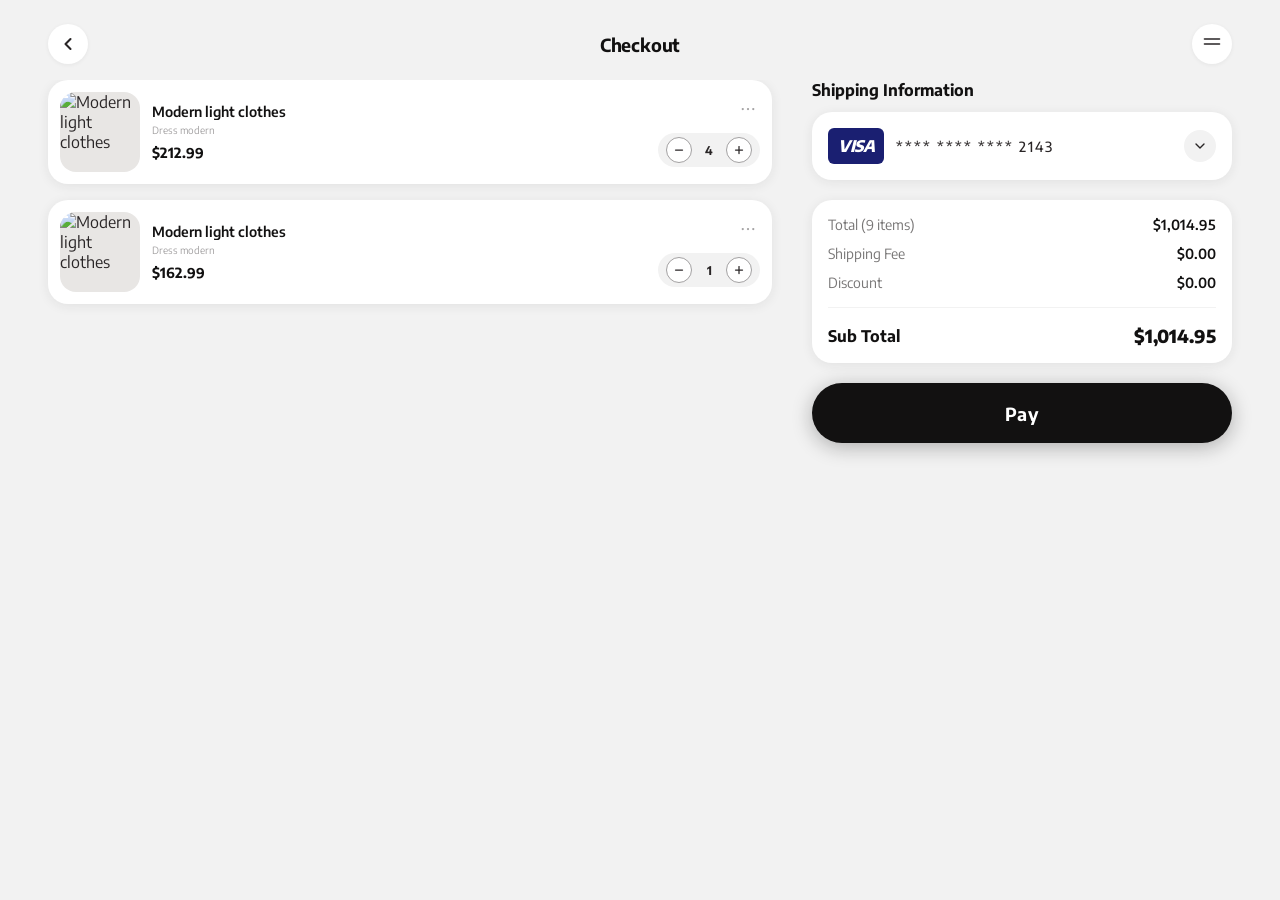
==== views/checkout.html @ 37c32e13 "feat :memo: : TEST" ====
<!DOCTYPE html>
<html lang="en">
<head>
  <meta charset="UTF-8" />
  <meta name="viewport" content="width=device-width, initial-scale=1.0" />
  <meta name="description" content="Checkout — Review your order and pay" />
  <title>Checkout — Clothing Store</title>
  <link rel="stylesheet" href="../css/checkout.css" />
</head>
<body>

<div class="app">

  <!-- ─── Header ──────────────────────── -->
  <header class="checkout-header" role="banner">
    <a href="../index.html" class="header-btn" aria-label="Back to shop">
      <svg viewBox="0 0 24 24" fill="none" stroke="currentColor" stroke-width="2.5"
           stroke-linecap="round" stroke-linejoin="round" aria-hidden="true">
        <polyline points="15 18 9 12 15 6"/>
      </svg>
    </a>

    <h1 class="checkout-title">Checkout</h1>

    <button class="header-btn" type="button" aria-label="Open menu">
      <svg viewBox="0 0 24 24" fill="none" stroke="currentColor" stroke-width="2"
           stroke-linecap="round" stroke-linejoin="round" aria-hidden="true">
        <line x1="3" y1="6" x2="21" y2="6"/>
        <line x1="3" y1="12" x2="21" y2="12"/>
      </svg>
    </button>
  </header>

  <!-- ─── Main: 2-col on desktop ───────── -->
  <main id="main-content" class="checkout-body">

    <!-- LEFT column: cart items -->
    <section class="checkout-left" aria-label="Items in your cart">
      <ul class="cart-list" role="list">

        <!-- Cart Item 1 -->
        <li class="cart-item">
          <div class="cart-thumb" aria-hidden="true">
            <!-- Coloca la imagen en: storage/img/product-1.jpg -->
            <img src="../../storage/img/product-1.jpg" alt="Modern light clothes" />
          </div>

          <div class="cart-info">
            <span class="item-name">Modern light clothes</span>
            <span class="item-cat">Dress modern</span>
            <span class="item-price">$212.99</span>
          </div>

          <div class="item-controls">
            <button class="item-menu" type="button" aria-label="More options">
              <svg viewBox="0 0 24 24" fill="currentColor" aria-hidden="true">
                <circle cx="5" cy="12" r="1.5"/>
                <circle cx="12" cy="12" r="1.5"/>
                <circle cx="19" cy="12" r="1.5"/>
              </svg>
            </button>
            <div class="qty-box" role="group" aria-label="Quantity">
              <button class="qty-btn" type="button" aria-label="Decrease">
                <svg viewBox="0 0 24 24" fill="none" stroke="currentColor" stroke-width="2.5" stroke-linecap="round" aria-hidden="true">
                  <line x1="5" y1="12" x2="19" y2="12"/>
                </svg>
              </button>
              <span class="qty-val" aria-live="polite">4</span>
              <button class="qty-btn" type="button" aria-label="Increase">
                <svg viewBox="0 0 24 24" fill="none" stroke="currentColor" stroke-width="2.5" stroke-linecap="round" aria-hidden="true">
                  <line x1="12" y1="5" x2="12" y2="19"/>
                  <line x1="5" y1="12" x2="19" y2="12"/>
                </svg>
              </button>
            </div>
          </div>
        </li>

        <!-- Cart Item 2 -->
        <li class="cart-item">
          <div class="cart-thumb" aria-hidden="true">
            <!-- Coloca la imagen en: storage/img/product-2.jpg -->
            <img src="../../storage/img/product-2.jpg" alt="Modern light clothes" />
          </div>

          <div class="cart-info">
            <span class="item-name">Modern light clothes</span>
            <span class="item-cat">Dress modern</span>
            <span class="item-price">$162.99</span>
          </div>

          <div class="item-controls">
            <button class="item-menu" type="button" aria-label="More options">
              <svg viewBox="0 0 24 24" fill="currentColor" aria-hidden="true">
                <circle cx="5" cy="12" r="1.5"/>
                <circle cx="12" cy="12" r="1.5"/>
                <circle cx="19" cy="12" r="1.5"/>
              </svg>
            </button>
            <div class="qty-box" role="group" aria-label="Quantity">
              <button class="qty-btn" type="button" aria-label="Decrease">
                <svg viewBox="0 0 24 24" fill="none" stroke="currentColor" stroke-width="2.5" stroke-linecap="round" aria-hidden="true">
                  <line x1="5" y1="12" x2="19" y2="12"/>
                </svg>
              </button>
              <span class="qty-val" aria-live="polite">1</span>
              <button class="qty-btn" type="button" aria-label="Increase">
                <svg viewBox="0 0 24 24" fill="none" stroke="currentColor" stroke-width="2.5" stroke-linecap="round" aria-hidden="true">
                  <line x1="12" y1="5" x2="12" y2="19"/>
                  <line x1="5" y1="12" x2="19" y2="12"/>
                </svg>
              </button>
            </div>
          </div>
        </li>

      </ul>
    </section>

    <!-- RIGHT column: payment + summary + pay button -->
    <aside class="checkout-right" aria-label="Order summary and payment">

      <!-- Payment Method -->
      <section aria-label="Shipping information">
        <h2 class="section-title">Shipping Information</h2>
        <div class="pay-card" role="group" aria-label="Visa card ending 2143">
          <div class="pay-card-left">
            <div class="visa-logo" aria-hidden="true">
              <span>VISA</span>
            </div>
            <span class="card-number" aria-label="Card ending 2143">**** **** **** 2143</span>
          </div>
          <div class="card-chevron" aria-hidden="true">
            <svg viewBox="0 0 24 24" fill="none" stroke="currentColor" stroke-width="2"
                 stroke-linecap="round" stroke-linejoin="round">
              <polyline points="6 9 12 15 18 9"/>
            </svg>
          </div>
        </div>
      </section>

      <!-- Order Summary -->
      <section aria-label="Price summary">
        <dl class="order-summary">
          <div class="summary-row">
            <dt class="summary-label">Total (9 items)</dt>
            <dd class="summary-value">$1,014.95</dd>
          </div>
          <div class="summary-row">
            <dt class="summary-label">Shipping Fee</dt>
            <dd class="summary-value">$0.00</dd>
          </div>
          <div class="summary-row">
            <dt class="summary-label">Discount</dt>
            <dd class="summary-value">$0.00</dd>
          </div>
          <hr class="summary-divider" aria-hidden="true" />
          <div class="summary-row total">
            <dt class="summary-label">Sub Total</dt>
            <dd class="summary-value">$1,014.95</dd>
          </div>
        </dl>
      </section>

      <!-- Pay Button — triggers modal via :target -->
      <a href="#pay-modal" class="pay-btn" aria-label="Pay $1,014.95">Pay</a>

    </aside>

  </main>

</div><!-- /.app -->


<!-- ════════════════════════════════════════════
     PAYMENT SUCCESS MODAL
     Uses CSS :target — shown when URL hash = #pay-modal
     Close: clicking overlay navigates to checkout.html (removes hash)
     Continue: links to index page
     ════════════════════════════════════════════ -->
<div class="pay-modal" id="pay-modal" aria-hidden="true">

  <!-- Overlay — clicking it "closes" the modal -->
  <a href="checkout.html" class="modal-overlay" aria-label="Close confirmation" tabindex="-1"></a>

  <!-- Ticket card -->
  <div class="modal-card" role="dialog" aria-modal="true" aria-labelledby="modal-title">

    <!-- Success icon -->
    <div class="receipt-check" aria-hidden="true">
      <svg viewBox="0 0 60 60" fill="none" xmlns="http://www.w3.org/2000/svg">
        <circle cx="30" cy="30" r="28" fill="#22C55E"/>
        <polyline points="16,30 25,40 44,20"
                  fill="none" stroke="white" stroke-width="4.5"
                  stroke-linecap="round" stroke-linejoin="round"/>
      </svg>
    </div>

    <!-- Message -->
    <h2 id="modal-title" class="receipt-title">¡Pago completado<br>con éxito!</h2>
    <p class="receipt-subtitle">Tu pedido está siendo procesado</p>

    <!-- Receipt ticket -->
    <div class="receipt-ticket">

      <div class="ticket-order">
        <span class="ticket-order-label">Número de orden</span>
        <span class="ticket-order-num">ORDER #483920</span>
      </div>

      <hr class="ticket-tear" aria-hidden="true" />

      <div class="ticket-items">
        <div class="ticket-row">
          <span>Modern light clothes × 4</span>
          <span>$851.96</span>
        </div>
        <div class="ticket-row">
          <span>Modern light clothes × 1</span>
          <span>$162.99</span>
        </div>
      </div>

      <hr class="ticket-tear" aria-hidden="true" />

      <div class="ticket-total">
        <span class="ticket-total-label">Total pagado</span>
        <span class="ticket-total-val">$1,014.95</span>
      </div>

    </div>

    <!-- Continue shopping -->
    <a href="../index.html" class="btn-continue">
      Continuar comprando
    </a>

  </div><!-- /.modal-card -->

</div><!-- /.pay-modal -->


</body>
</html>
---- css/checkout.css ----
/* ============================================
   CHECKOUT.CSS — Checkout Page  (v2)
   E-Commerce Clothing Store
   ============================================ */

@import url('./variables.css');

/* ─── Reset ───────────────────────────────── */
*, *::before, *::after { box-sizing: border-box; margin: 0; padding: 0; }
html { font-size: 16px; -webkit-text-size-adjust: 100%; }

body {
  font-family: var(--font-family);
  color: var(--color-dark);
  background-color: var(--color-bg);
  min-height: 100vh;
  display: flex;
  justify-content: center;
}

a { text-decoration: none; color: inherit; }
img { display: block; max-width: 100%; }
button { cursor: pointer; font-family: var(--font-family); border: none; background: none; }
ul, ol { list-style: none; }

/* ─── App ─────────────────────────────────── */
.app {
  width: 100%;
  max-width: var(--max-width-mobile);
  min-height: 100vh;
  background-color: var(--color-bg);
  position: relative;
  display: flex;
  flex-direction: column;
  overflow-x: hidden;
}

/* ─── Header ──────────────────────────────── */
.checkout-header {
  display: flex;
  align-items: center;
  justify-content: space-between;
  padding: var(--space-6) var(--space-5) var(--space-4);
  background-color: var(--color-bg);
  position: sticky;
  top: 0; z-index: 100;
}

.header-btn {
  width: 40px; height: 40px;
  background-color: var(--color-white); border-radius: var(--radius-full);
  display: flex; align-items: center; justify-content: center;
  box-shadow: var(--shadow-sm); text-decoration: none;
  transition: transform var(--transition-fast);
}
.header-btn:hover { transform: scale(1.05); }
.header-btn:active { transform: scale(0.96); }
.header-btn svg { width: 20px; height: 20px; color: var(--color-dark); }

.checkout-title {
  font-size: var(--font-size-lg); font-weight: var(--font-weight-bold);
  color: var(--color-black); letter-spacing: -0.2px;
}

/* ─── Body ────────────────────────────────── */
.checkout-body {
  flex: 1;
  padding: 0 var(--space-5) calc(var(--space-20) + var(--space-8));
  display: flex;
  flex-direction: column;
  gap: var(--space-5);
}

/* ─── Cart List ───────────────────────────── */
.cart-list { display: flex; flex-direction: column; gap: var(--space-4); }

/* ─── Cart Item ───────────────────────────── */
.cart-item {
  background-color: var(--color-white); border-radius: var(--radius-xl);
  padding: var(--space-3);
  display: flex; align-items: center; gap: var(--space-3);
  box-shadow: var(--shadow-card);
}

.cart-thumb {
  width: 80px; height: 80px;
  border-radius: var(--radius-lg);
  overflow: hidden; flex-shrink: 0;
  background-color: #E8E6E4; /* neutral fallback while image loads / is empty */
}
.cart-thumb img {
  width: 100%; height: 100%;
  object-fit: cover; object-position: center top;
  display: block;
}

.cart-info {
  flex: 1; display: flex; flex-direction: column; gap: var(--space-1); min-width: 0;
}

.item-name {
  font-size: var(--font-size-base); font-weight: var(--font-weight-semibold);
  color: var(--color-black); white-space: nowrap; overflow: hidden; text-overflow: ellipsis;
}

.item-cat { font-size: var(--font-size-xs); color: var(--color-light-gray); }

.item-price {
  font-size: var(--font-size-base); font-weight: var(--font-weight-bold);
  color: var(--color-black); margin-top: var(--space-1);
}

.item-controls {
  display: flex; flex-direction: column; align-items: flex-end;
  gap: var(--space-3); flex-shrink: 0;
}

.item-menu {
  display: flex; align-items: center; justify-content: center;
  color: var(--color-light-gray); cursor: pointer;
  width: 24px; height: 24px;
}
.item-menu svg { width: 18px; height: 18px; }

/* Cart quantity control */
.qty-box {
  display: flex; align-items: center; gap: var(--space-2);
  background-color: var(--color-bg); border-radius: var(--radius-full);
  padding: var(--space-1) var(--space-2);
}

.qty-btn {
  width: 26px; height: 26px;
  border-radius: var(--radius-full);
  border: 1.5px solid var(--color-light-gray);
  background: var(--color-white);
  display: flex; align-items: center; justify-content: center;
  transition: all var(--transition-fast);
}
.qty-btn:hover { border-color: var(--color-dark); background-color: var(--color-dark); }
.qty-btn svg { width: 12px; height: 12px; color: var(--color-dark); }
.qty-btn:hover svg { color: var(--color-white); }

.qty-val {
  font-size: var(--font-size-sm); font-weight: var(--font-weight-bold);
  color: var(--color-dark); min-width: 18px; text-align: center;
}

/* ─── Section titles ──────────────────────── */
.section-title {
  font-size: var(--font-size-md); font-weight: var(--font-weight-bold);
  color: var(--color-black); margin-bottom: var(--space-3);
}

/* ─── Payment Card ────────────────────────── */
.pay-card {
  background-color: var(--color-white); border-radius: var(--radius-xl);
  padding: var(--space-4);
  display: flex; align-items: center; justify-content: space-between;
  box-shadow: var(--shadow-card);
}

.pay-card-left { display: flex; align-items: center; gap: var(--space-3); }

.visa-logo {
  width: 56px; height: 36px;
  background-color: #1A1F71; border-radius: var(--radius-sm);
  display: flex; align-items: center; justify-content: center; flex-shrink: 0;
}
.visa-logo span {
  color: var(--color-white); font-size: var(--font-size-md);
  font-weight: var(--font-weight-extrabold); font-style: italic; letter-spacing: -0.5px;
}

.card-number {
  font-size: var(--font-size-base); font-weight: var(--font-weight-medium);
  color: var(--color-dark); letter-spacing: 2px;
}

.card-chevron {
  width: 32px; height: 32px; border-radius: var(--radius-full);
  background-color: var(--color-bg);
  display: flex; align-items: center; justify-content: center;
}
.card-chevron svg { width: 16px; height: 16px; color: var(--color-dark); }

/* ─── Order Summary ───────────────────────── */
.order-summary {
  background-color: var(--color-white); border-radius: var(--radius-xl);
  padding: var(--space-4); box-shadow: var(--shadow-card);
  display: flex; flex-direction: column; gap: var(--space-3);
}

.summary-row {
  display: flex; align-items: center; justify-content: space-between;
}

.summary-label { font-size: var(--font-size-base); color: var(--color-mid-gray); }
.summary-value { font-size: var(--font-size-base); font-weight: var(--font-weight-semibold); color: var(--color-black); }

.summary-divider { height: 1px; background-color: var(--color-bg); border: none; margin: var(--space-1) 0; }

.summary-row.total .summary-label {
  font-size: var(--font-size-md); font-weight: var(--font-weight-bold); color: var(--color-black);
}
.summary-row.total .summary-value {
  font-size: var(--font-size-lg); font-weight: var(--font-weight-extrabold);
}

/* ─── Pay Button ──────────────────────────── */
/* Mobile: fixed at bottom */
.pay-btn {
  position: fixed;
  bottom: var(--space-6); left: 50%;
  transform: translateX(-50%);
  width: calc(100% - var(--space-10));
  max-width: calc(var(--max-width-mobile) - var(--space-10));
  z-index: 100;

  height: 60px;
  background-color: var(--color-black); border-radius: var(--radius-full);
  display: flex; align-items: center; justify-content: center;
  color: var(--color-white);
  font-size: var(--font-size-lg); font-weight: var(--font-weight-bold); letter-spacing: 0.5px;
  box-shadow: var(--shadow-btn);
  transition: transform var(--transition-fast), background-color var(--transition-fast);
  text-decoration: none; cursor: pointer; border: none;
}
.pay-btn:hover { background-color: var(--color-dark); transform: scale(1.01) translateX(-49.5%); }
.pay-btn:active { transform: scale(0.98) translateX(-51%); }

/* ══════════════════════════════════════════
   PAYMENT SUCCESS MODAL
   Technique: CSS :target pseudo-class
   Triggered by <a href="#pay-modal">Pay</a>
   ══════════════════════════════════════════ */

.pay-modal {
  display: none;
  position: fixed; inset: 0;
  z-index: 900;
  align-items: center; justify-content: center;
  padding: var(--space-5);
}

/* Show when URL hash = #pay-modal */
.pay-modal:target {
  display: flex;
}

/* Semi-transparent overlay — clicking it "closes" modal by navigating away from hash */
.modal-overlay {
  position: absolute; inset: 0;
  background: rgba(18, 17, 17, 0.72);
  backdrop-filter: blur(6px);
  -webkit-backdrop-filter: blur(6px);
}

/* The ticket card */
.modal-card {
  position: relative; z-index: 1;
  width: 100%; max-width: 360px;
  background-color: var(--color-white);
  border-radius: var(--radius-2xl);
  padding: var(--space-8) var(--space-6) var(--space-6);
  box-shadow: 0 24px 80px rgba(18,17,17,0.30);
  display: flex; flex-direction: column; align-items: center;
  gap: var(--space-4);
  animation: modal-in 0.35s cubic-bezier(0.34,1.56,0.64,1) both;
}

@keyframes modal-in {
  from { opacity: 0; transform: scale(0.85) translateY(24px); }
  to   { opacity: 1; transform: scale(1) translateY(0); }
}

/* Check icon circle */
.receipt-check {
  width: 72px; height: 72px;
  border-radius: var(--radius-full);
  background-color: #22C55E;
  display: flex; align-items: center; justify-content: center;
  box-shadow: 0 8px 24px rgba(34,197,94,0.35);
  flex-shrink: 0;
}
.receipt-check svg { width: 36px; height: 36px; }

/* Success message */
.receipt-title {
  font-size: var(--font-size-xl); font-weight: var(--font-weight-bold);
  color: var(--color-black); text-align: center; line-height: var(--line-height-tight);
}

.receipt-subtitle {
  font-size: var(--font-size-sm); color: var(--color-mid-gray); text-align: center;
  margin-top: calc(-1 * var(--space-2));
}

/* ─── Ticket / Receipt ────────────────────── */
.receipt-ticket {
  width: 100%;
  background-color: var(--color-bg);
  border-radius: var(--radius-lg);
  padding: var(--space-4);
  display: flex; flex-direction: column; gap: var(--space-3);
}

.ticket-order {
  display: flex; align-items: center; justify-content: space-between;
}
.ticket-order-label {
  font-size: var(--font-size-xs); color: var(--color-light-gray);
  text-transform: uppercase; letter-spacing: 1px;
}
.ticket-order-num {
  font-size: var(--font-size-base); font-weight: var(--font-weight-bold);
  color: var(--color-black);
}

/* Dashed tear-line */
.ticket-tear {
  border: none; border-top: 2px dashed #D0CECC;
  margin: 0;
}

/* Item rows inside receipt */
.ticket-items { display: flex; flex-direction: column; gap: var(--space-2); }

.ticket-row {
  display: flex; align-items: center; justify-content: space-between; gap: var(--space-2);
}
.ticket-row span:first-child {
  font-size: var(--font-size-sm); color: var(--color-mid-gray);
  overflow: hidden; text-overflow: ellipsis; white-space: nowrap; flex: 1;
}
.ticket-row span:last-child {
  font-size: var(--font-size-sm); font-weight: var(--font-weight-semibold);
  color: var(--color-dark); flex-shrink: 0;
}

/* Total row */
.ticket-total { display: flex; align-items: center; justify-content: space-between; }
.ticket-total-label {
  font-size: var(--font-size-base); font-weight: var(--font-weight-bold); color: var(--color-black);
}
.ticket-total-val {
  font-size: var(--font-size-lg); font-weight: var(--font-weight-extrabold); color: var(--color-black);
}

/* ─── Continue Button ─────────────────────── */
.btn-continue {
  width: 100%; height: 52px;
  background-color: var(--color-black); border-radius: var(--radius-full);
  display: flex; align-items: center; justify-content: center;
  color: var(--color-white); font-size: var(--font-size-base);
  font-weight: var(--font-weight-bold);
  transition: background-color var(--transition-fast), transform var(--transition-fast);
  text-decoration: none;
}
.btn-continue:hover { background-color: var(--color-dark); transform: scale(1.01); }
.btn-continue:active { transform: scale(0.98); }

/* ══════════════════════════════════════════
   RESPONSIVE BREAKPOINTS
   ══════════════════════════════════════════ */

@media (min-width: 480px) {
  .checkout-header          { padding: var(--space-6) var(--space-6) var(--space-4); }
  .checkout-body            { padding: 0 var(--space-6) calc(var(--space-20) + var(--space-8)); }
  .pay-btn                  { width: calc(100% - var(--space-12)); }
}

/* 768px — Tablet */
@media (min-width: 768px) {
  body { background-color: #EAEAEA; }

  .app {
    max-width: 100%;
    padding-bottom: 0;
  }

  .checkout-body {
    padding: 0 var(--space-8) calc(var(--space-20) + var(--space-8));
  }

  .pay-btn { max-width: 600px; }
}

/* 1024px — Desktop: 2-column layout */
@media (min-width: 1024px) {
  .app                      { max-width: 1280px; }

  .checkout-header          {
    padding-left: var(--space-10); padding-right: var(--space-10);
  }

  /* Side-by-side columns */
  .checkout-body {
    flex-direction: row;
    align-items: flex-start;
    gap: var(--space-8);
    padding: 0 var(--space-10) var(--space-12);
  }

  /* Left: cart items */
  .checkout-left            { flex: 1; }

  /* Right: summary + payment + button */
  .checkout-right {
    width: 380px; flex-shrink: 0;
    display: flex; flex-direction: column; gap: var(--space-5);
  }

  /* Pay button: inline in right column (not fixed) */
  .pay-btn {
    position: static;
    transform: none;
    left: auto; bottom: auto;
    width: 100%; max-width: none;
    margin-top: 0;
  }
  .pay-btn:hover { transform: scale(1.01); }
  .pay-btn:active { transform: scale(0.98); }
}

/* 1280px — Wide desktop */
@media (min-width: 1280px) {
  .app                      { max-width: 1440px; }

  .checkout-header          { padding-left: var(--space-12); padding-right: var(--space-12); }
  .checkout-body            { padding: 0 var(--space-12) var(--space-12); gap: var(--space-10); }
  .checkout-right           { width: 420px; }
}
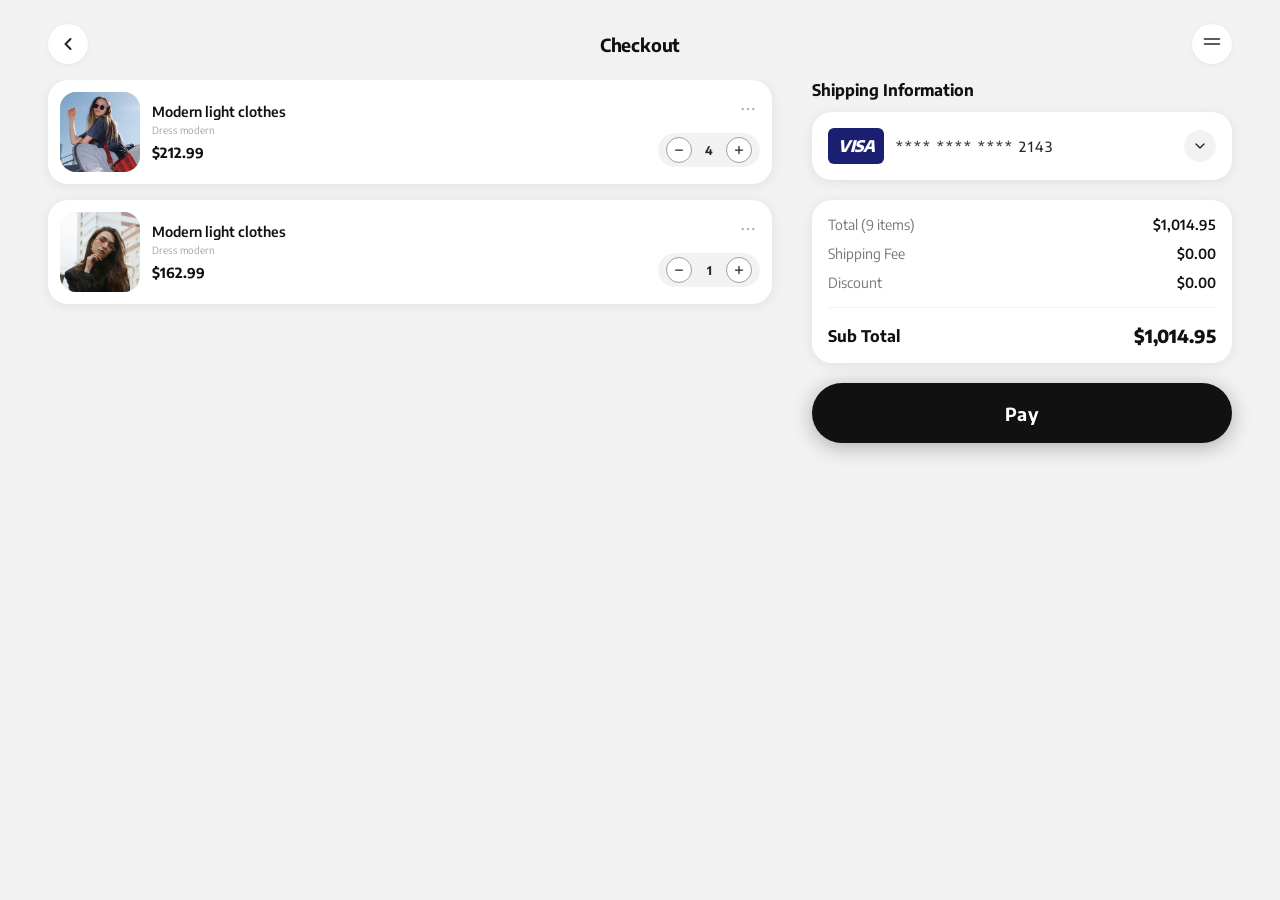
==== commit 08b879b9: "feat :memo: : CHECKOUT" ====
--- a/views/checkout.html
+++ b/views/checkout.html
@@ -42,7 +42,7 @@
         <li class="cart-item">
           <div class="cart-thumb" aria-hidden="true">
             <!-- Coloca la imagen en: storage/img/product-1.jpg -->
-            <img src="../../storage/img/product-1.jpg" alt="Modern light clothes" />
+            <img src="../../storage/img/product-1.png" alt="Modern light clothes" />
           </div>
 
           <div class="cart-info">
@@ -80,7 +80,7 @@
         <li class="cart-item">
           <div class="cart-thumb" aria-hidden="true">
             <!-- Coloca la imagen en: storage/img/product-2.jpg -->
-            <img src="../../storage/img/product-2.jpg" alt="Modern light clothes" />
+            <img src="../../storage/img/product-2.png" alt="Modern light clothes" />
           </div>
 
           <div class="cart-info">
--- a/css/checkout.css
+++ b/css/checkout.css
@@ -1,11 +1,5 @@
-/* ============================================
-   CHECKOUT.CSS — Checkout Page  (v2)
-   E-Commerce Clothing Store
-   ============================================ */
-
 @import url('./variables.css');
 
-/* ─── Reset ───────────────────────────────── */
 *, *::before, *::after { box-sizing: border-box; margin: 0; padding: 0; }
 html { font-size: 16px; -webkit-text-size-adjust: 100%; }
 
@@ -23,7 +17,6 @@
 button { cursor: pointer; font-family: var(--font-family); border: none; background: none; }
 ul, ol { list-style: none; }
 
-/* ─── App ─────────────────────────────────── */
 .app {
   width: 100%;
   max-width: var(--max-width-mobile);
@@ -35,7 +28,6 @@
   overflow-x: hidden;
 }
 
-/* ─── Header ──────────────────────────────── */
 .checkout-header {
   display: flex;
   align-items: center;
@@ -62,7 +54,6 @@
   color: var(--color-black); letter-spacing: -0.2px;
 }
 
-/* ─── Body ────────────────────────────────── */
 .checkout-body {
   flex: 1;
   padding: 0 var(--space-5) calc(var(--space-20) + var(--space-8));
@@ -71,10 +62,8 @@
   gap: var(--space-5);
 }
 
-/* ─── Cart List ───────────────────────────── */
 .cart-list { display: flex; flex-direction: column; gap: var(--space-4); }
 
-/* ─── Cart Item ───────────────────────────── */
 .cart-item {
   background-color: var(--color-white); border-radius: var(--radius-xl);
   padding: var(--space-3);
@@ -86,7 +75,7 @@
   width: 80px; height: 80px;
   border-radius: var(--radius-lg);
   overflow: hidden; flex-shrink: 0;
-  background-color: #E8E6E4; /* neutral fallback while image loads / is empty */
+  background-color: #E8E6E4; 
 }
 .cart-thumb img {
   width: 100%; height: 100%;
@@ -122,7 +111,6 @@
 }
 .item-menu svg { width: 18px; height: 18px; }
 
-/* Cart quantity control */
 .qty-box {
   display: flex; align-items: center; gap: var(--space-2);
   background-color: var(--color-bg); border-radius: var(--radius-full);
@@ -146,13 +134,11 @@
   color: var(--color-dark); min-width: 18px; text-align: center;
 }
 
-/* ─── Section titles ──────────────────────── */
 .section-title {
   font-size: var(--font-size-md); font-weight: var(--font-weight-bold);
   color: var(--color-black); margin-bottom: var(--space-3);
 }
 
-/* ─── Payment Card ────────────────────────── */
 .pay-card {
   background-color: var(--color-white); border-radius: var(--radius-xl);
   padding: var(--space-4);
@@ -184,7 +170,6 @@
 }
 .card-chevron svg { width: 16px; height: 16px; color: var(--color-dark); }
 
-/* ─── Order Summary ───────────────────────── */
 .order-summary {
   background-color: var(--color-white); border-radius: var(--radius-xl);
   padding: var(--space-4); box-shadow: var(--shadow-card);
@@ -207,8 +192,6 @@
   font-size: var(--font-size-lg); font-weight: var(--font-weight-extrabold);
 }
 
-/* ─── Pay Button ──────────────────────────── */
-/* Mobile: fixed at bottom */
 .pay-btn {
   position: fixed;
   bottom: var(--space-6); left: 50%;
@@ -229,12 +212,6 @@
 .pay-btn:hover { background-color: var(--color-dark); transform: scale(1.01) translateX(-49.5%); }
 .pay-btn:active { transform: scale(0.98) translateX(-51%); }
 
-/* ══════════════════════════════════════════
-   PAYMENT SUCCESS MODAL
-   Technique: CSS :target pseudo-class
-   Triggered by <a href="#pay-modal">Pay</a>
-   ══════════════════════════════════════════ */
-
 .pay-modal {
   display: none;
   position: fixed; inset: 0;
@@ -243,12 +220,10 @@
   padding: var(--space-5);
 }
 
-/* Show when URL hash = #pay-modal */
 .pay-modal:target {
   display: flex;
 }
 
-/* Semi-transparent overlay — clicking it "closes" modal by navigating away from hash */
 .modal-overlay {
   position: absolute; inset: 0;
   background: rgba(18, 17, 17, 0.72);
@@ -256,7 +231,6 @@
   -webkit-backdrop-filter: blur(6px);
 }
 
-/* The ticket card */
 .modal-card {
   position: relative; z-index: 1;
   width: 100%; max-width: 360px;
@@ -274,7 +248,6 @@
   to   { opacity: 1; transform: scale(1) translateY(0); }
 }
 
-/* Check icon circle */
 .receipt-check {
   width: 72px; height: 72px;
   border-radius: var(--radius-full);
@@ -285,7 +258,6 @@
 }
 .receipt-check svg { width: 36px; height: 36px; }
 
-/* Success message */
 .receipt-title {
   font-size: var(--font-size-xl); font-weight: var(--font-weight-bold);
   color: var(--color-black); text-align: center; line-height: var(--line-height-tight);
@@ -296,7 +268,6 @@
   margin-top: calc(-1 * var(--space-2));
 }
 
-/* ─── Ticket / Receipt ────────────────────── */
 .receipt-ticket {
   width: 100%;
   background-color: var(--color-bg);
@@ -317,13 +288,11 @@
   color: var(--color-black);
 }
 
-/* Dashed tear-line */
 .ticket-tear {
   border: none; border-top: 2px dashed #D0CECC;
   margin: 0;
 }
 
-/* Item rows inside receipt */
 .ticket-items { display: flex; flex-direction: column; gap: var(--space-2); }
 
 .ticket-row {
@@ -338,7 +307,6 @@
   color: var(--color-dark); flex-shrink: 0;
 }
 
-/* Total row */
 .ticket-total { display: flex; align-items: center; justify-content: space-between; }
 .ticket-total-label {
   font-size: var(--font-size-base); font-weight: var(--font-weight-bold); color: var(--color-black);
@@ -347,7 +315,6 @@
   font-size: var(--font-size-lg); font-weight: var(--font-weight-extrabold); color: var(--color-black);
 }
 
-/* ─── Continue Button ─────────────────────── */
 .btn-continue {
   width: 100%; height: 52px;
   background-color: var(--color-black); border-radius: var(--radius-full);
@@ -360,17 +327,12 @@
 .btn-continue:hover { background-color: var(--color-dark); transform: scale(1.01); }
 .btn-continue:active { transform: scale(0.98); }
 
-/* ══════════════════════════════════════════
-   RESPONSIVE BREAKPOINTS
-   ══════════════════════════════════════════ */
-
 @media (min-width: 480px) {
   .checkout-header          { padding: var(--space-6) var(--space-6) var(--space-4); }
   .checkout-body            { padding: 0 var(--space-6) calc(var(--space-20) + var(--space-8)); }
   .pay-btn                  { width: calc(100% - var(--space-12)); }
 }
 
-/* 768px — Tablet */
 @media (min-width: 768px) {
   body { background-color: #EAEAEA; }
 
@@ -386,7 +348,6 @@
   .pay-btn { max-width: 600px; }
 }
 
-/* 1024px — Desktop: 2-column layout */
 @media (min-width: 1024px) {
   .app                      { max-width: 1280px; }
 
@@ -394,7 +355,6 @@
     padding-left: var(--space-10); padding-right: var(--space-10);
   }
 
-  /* Side-by-side columns */
   .checkout-body {
     flex-direction: row;
     align-items: flex-start;
@@ -402,16 +362,13 @@
     padding: 0 var(--space-10) var(--space-12);
   }
 
-  /* Left: cart items */
   .checkout-left            { flex: 1; }
 
-  /* Right: summary + payment + button */
   .checkout-right {
     width: 380px; flex-shrink: 0;
     display: flex; flex-direction: column; gap: var(--space-5);
   }
 
-  /* Pay button: inline in right column (not fixed) */
   .pay-btn {
     position: static;
     transform: none;
@@ -423,7 +380,6 @@
   .pay-btn:active { transform: scale(0.98); }
 }
 
-/* 1280px — Wide desktop */
 @media (min-width: 1280px) {
   .app                      { max-width: 1440px; }
 
